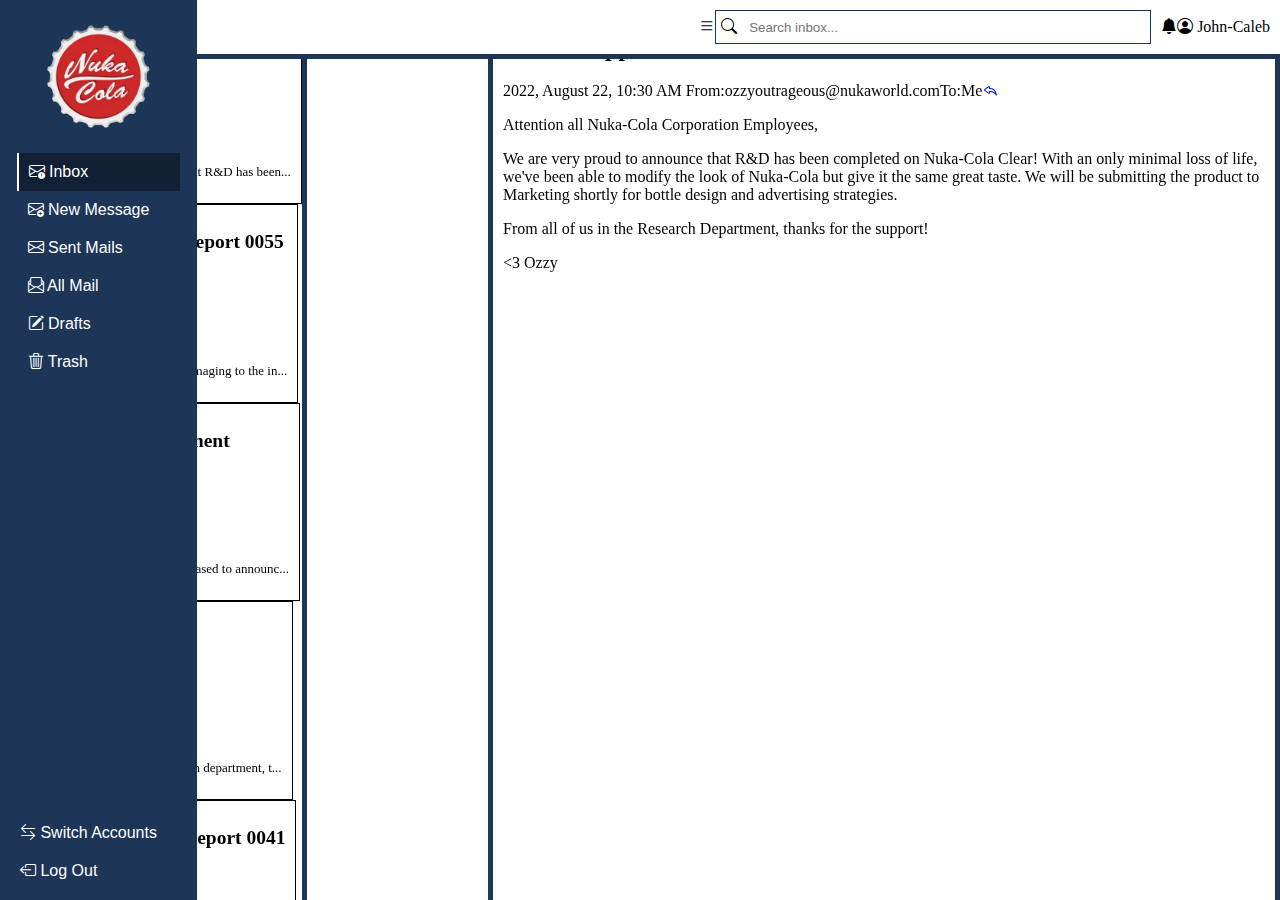
==== index.html @ f99f3d7b "Merge branch 'main' of github.com:Jackson5551/dashboardMTECH into ethan" ====
<!DOCTYPE html>
<html>

<head>
    <link href="css/style.css" rel="stylesheet">
    <link rel="stylesheet" href="https://cdn.jsdelivr.net/npm/bootstrap-icons@1.9.1/font/bootstrap-icons.css">
    <meta charset="UTF-8">
    <link rel="shortcut icon" href="img/image.png" type="image/x-icon">
    <title>Dashboard | Nuka-Cola IMS</title>
</head>

<body>
    <nav>
        <div class="items">
            <span class="bi bi-list openBtn"></span>
            <span class="bi bi-search searchArea"><input class="searchBar" type="text"
                    placeholder="Search inbox..."></span>
            <span class="profileArea"><span class="bi bi-bell-fill"></span>
                <span id="name" class="bi bi-person-circle" href=""> John-Caleb</span></span>
        </div>
    </nav>

    <div id="sidebar">
        <div class="top">
            <div id="logo">
            </div>
            <div id="link">
                <a class="bi bi-envelope-exclamation sidelink activesidelink" href=""> Inbox</a>
                <a class="bi bi-envelope-plus sidelink" href=""> New Message</a>
                <a class="bi bi-envelope sidelink" href=""> Sent Mails</a>
                <a class="bi bi-envelope-paper sidelink" href=""> All Mail</a>
                <a class="bi bi-pencil-square sidelink" href=""> Drafts</a>
                <a class="bi bi-trash3 sidelink" href=""> Trash</a>
            </div>
        </div>
        <div class="bottom">
            <div id="logout">
                <a class="bi bi-arrow-left-right sidelink" href=""> Switch Accounts</a>
                <a class="bi bi-box-arrow-left sidelink" href=""> Log Out</a>
            </div>
        </div>
    </div>
    <div id="Inbox">
        <div id="List">
            <div class="email">
                <span>
                    <h2>New Flavor Coming!</h2><span class="email-date">August 29</span>
                </span>
                <span></span>
                <h3>Oswald Oppenheimer</h3><a href="#" class="bi bi-reply"></a></span>
                <p>We are very proud to announce that R&D has been...</p>
            </div>
            <div class="email">
                <span>
                    <h2>Quantum Progress Report 0055</h2><span class="email-date">August 29</span>
                </span>
                <span>
                    <h3>Rex Meacham</h3><a href="#" class="bi bi-reply"></a>
                </span>
                <p>Isotope CE772 has proven too damaging to the in...</p>
            </div>
            <div class="email">
                <span>
                    <h2>Company Announcement</h2><span class="email-date">August 29</span>
                </span>
                <span>
                    <h3>Peyton Huxley</h3><a href="#" class="bi bi-reply"></a>
                </span>
                <p>The Nuka-Cola Corporation is pleased to announc...</p>
            </div>
            <div class="email">
                <span>
                    <h2>Packing Line Notice</h2><span class="email-date">August 29</span>
                </span>
                <span>
                    <h3>T. O'Connor</h3><a href="#" class="bi bi-reply"></a>
                </span>
                <p>Due to an oversight by the design department, t...</p>
            </div>
            <div class="email">
                <span>
                    <h2>Quantum Progress Report 0041</h2><span class="email-date">August 29</span>
                </span>
                <span>
                    <h3>Rex Meacham</h3><i class="bi bi-reply"></i>
                </span>
                <p>Isotope CE770 has proven to be a disastrous fai...</p>
            </div>
        </div>
        <div id="messaging">
            <div class="sender">
                <div class="oswald-img"></div>
                <div class="from">
                    <span>
                        <h2>Oswald Oppenheimer</h2><span>2022, August 22, 10:30 AM</span>
                    </span>
                    <span><span>From:</span><span>ozzyoutrageous@nukaworld.com</span><span>To:</span><span>Me</span><a
                            href="#" class="bi bi-reply"></a></span>
                </div>
            </div>
            <div class="message-body">
                <p>Attention all Nuka-Cola Corporation Employees,</p>
                <p>We are very proud to announce that R&D has been completed on Nuka-Cola Clear! With an only minimal loss
                    of life,
                    we've been able to modify the look of Nuka-Cola but give it the same great taste. We will be submitting
                    the
                    product to Marketing shortly for bottle design and advertising strategies.</p>
                <p>From all of us in the Research Department, thanks for the support!</p>
                <p>&#60;3 Ozzy</p>
            </div>
        </div>
    </div>
</body>

</html>
---- css/style.css ----
#List {
  display: flex;
  flex-direction: column;
  justify-content: center;
  align-items: center;
  overflow-y: scroll;
  border: 5px solid #1d3557;
  position: fixed;
}

.email {
  height: fit-content;
  border: 1px solid #000000;
  font-size: small;
  padding: 10px;
}

nav {
  display: flex;
  justify-content: flex-end;
  align-items: center;
  width: 100%;
  background-color: #ffffff;
  position: fixed;
  border-bottom: 5px solid #1d3557;
  z-index: 1;
}
nav .items {
  display: flex;
  justify-content: space-between;
  align-items: center;
  padding: 10px;
  max-width: fit-content;
}
nav .searchBar {
  border: none;
  width: 30vw;
  height: 20px;
  margin-left: 10px;
  margin-right: 10px;
}
nav .searchBar:focus {
  outline: none;
}
nav .searchArea {
  padding: 5px;
  border: 1px solid #1D3557;
}
nav .profileArea {
  display: flex;
  justify-content: space-between;
  align-items: center;
  margin-left: 10px;
}

#sidebar {
  z-index: 2;
  font-family: sans-serif;
  height: 100%;
  position: fixed;
  left: 0px;
  top: 0px;
  display: flex;
  flex-direction: column;
  justify-content: space-between;
  align-items: center;
  padding-bottom: 10px;
  padding-left: 20px;
  padding-right: 20px;
  background-color: #1D3557;
  overflow-y: auto;
}
#sidebar .top {
  display: flex;
  flex-direction: column;
  justify-content: center;
  align-items: center;
}
#sidebar .top span {
  display: flex;
  align-self: flex-end;
  padding-top: 5px;
}
#sidebar #logo {
  background-image: url(../img/image.png);
  background-position: center;
  background-size: cover;
  width: 17vh;
  height: 17vh;
}
#sidebar #logout {
  display: flex;
  flex-direction: column;
  justify-content: flex-start;
  align-items: center;
  margin-bottom: 10px;
}
#sidebar #link {
  display: flex;
  flex-direction: column;
  justify-content: flex-start;
  align-items: center;
}
#sidebar .sidelink {
  text-decoration: none;
  color: #ffffff;
  padding: 10px;
  width: 100%;
}
#sidebar .sidelink:hover {
  background-color: #ffffff;
  color: #1D3557;
  box-shadow: rgba(0, 0, 0, 0.25) 0px 14px 28px, rgba(0, 0, 0, 0.22) 0px 10px 10px;
}
#sidebar .activesidelink {
  border-left: 2px solid #ffffff;
  background-color: #112034;
}

#messaging {
  overflow-y: scroll;
  padding: 10px;
  border: 5px solid #1d3557;
  height: 100vh;
  position: fixed;
  left: 488px;
  max-width: fit-content;
}

body {
  margin: 0;
  padding: 0;
}

main {
  position: relative;
  top: 45px;
  left: 192px;
  max-width: calc(100% - 192px);
  width: 100%;
  display: flex;
  flex-direction: row;
  overflow-y: scroll;
}
main #messaging {
  width: 100%;
}

/*# sourceMappingURL=style.css.map */
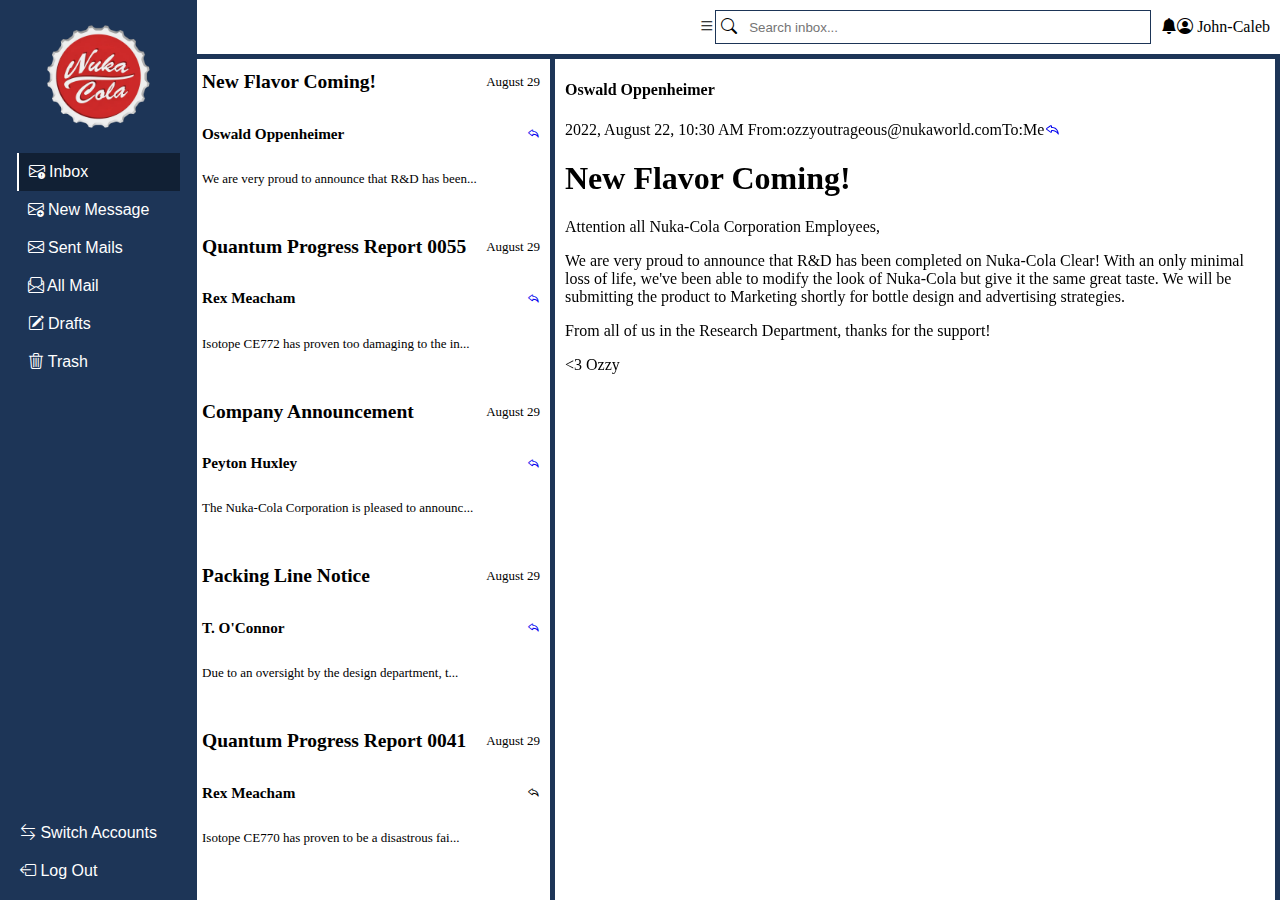
==== commit 80eea022: "adding styles to email stubs" ====
--- a/index.html
+++ b/index.html
@@ -40,48 +40,47 @@
             </div>
         </div>
     </div>
-    <div id="Inbox">
-        <div id="List">
+    <main>
+        <div id="Inbox">
             <div class="email">
-                <span>
+                <span class="email-flex">
                     <h2>New Flavor Coming!</h2><span class="email-date">August 29</span>
                 </span>
-                <span></span>
-                <h3>Oswald Oppenheimer</h3><a href="#" class="bi bi-reply"></a></span>
+                <span class="email-flex"><h3>Oswald Oppenheimer</h3><a href="#" class="bi bi-reply"></a></span>
                 <p>We are very proud to announce that R&D has been...</p>
             </div>
             <div class="email">
-                <span>
+                <span class="email-flex">
                     <h2>Quantum Progress Report 0055</h2><span class="email-date">August 29</span>
                 </span>
-                <span>
+                <span class="email-flex">
                     <h3>Rex Meacham</h3><a href="#" class="bi bi-reply"></a>
                 </span>
                 <p>Isotope CE772 has proven too damaging to the in...</p>
             </div>
             <div class="email">
-                <span>
+                <span class="email-flex">
                     <h2>Company Announcement</h2><span class="email-date">August 29</span>
                 </span>
-                <span>
+                <span class="email-flex">
                     <h3>Peyton Huxley</h3><a href="#" class="bi bi-reply"></a>
                 </span>
                 <p>The Nuka-Cola Corporation is pleased to announc...</p>
             </div>
             <div class="email">
-                <span>
+                <span class="email-flex">
                     <h2>Packing Line Notice</h2><span class="email-date">August 29</span>
                 </span>
-                <span>
+                <span class="email-flex">
                     <h3>T. O'Connor</h3><a href="#" class="bi bi-reply"></a>
                 </span>
                 <p>Due to an oversight by the design department, t...</p>
             </div>
             <div class="email">
-                <span>
+                <span class="email-flex">
                     <h2>Quantum Progress Report 0041</h2><span class="email-date">August 29</span>
                 </span>
-                <span>
+                <span class="email-flex">
                     <h3>Rex Meacham</h3><i class="bi bi-reply"></i>
                 </span>
                 <p>Isotope CE770 has proven to be a disastrous fai...</p>
@@ -92,24 +91,27 @@
                 <div class="oswald-img"></div>
                 <div class="from">
                     <span>
-                        <h2>Oswald Oppenheimer</h2><span>2022, August 22, 10:30 AM</span>
+                        <h4>Oswald Oppenheimer</h4><span>2022, August 22, 10:30 AM</span>
                     </span>
                     <span><span>From:</span><span>ozzyoutrageous@nukaworld.com</span><span>To:</span><span>Me</span><a
                             href="#" class="bi bi-reply"></a></span>
                 </div>
             </div>
             <div class="message-body">
+                <h1>New Flavor Coming!</h1>
                 <p>Attention all Nuka-Cola Corporation Employees,</p>
-                <p>We are very proud to announce that R&D has been completed on Nuka-Cola Clear! With an only minimal loss
+                <p>We are very proud to announce that R&D has been completed on Nuka-Cola Clear! With an only minimal
+                    loss
                     of life,
-                    we've been able to modify the look of Nuka-Cola but give it the same great taste. We will be submitting
+                    we've been able to modify the look of Nuka-Cola but give it the same great taste. We will be
+                    submitting
                     the
                     product to Marketing shortly for bottle design and advertising strategies.</p>
                 <p>From all of us in the Research Department, thanks for the support!</p>
                 <p>&#60;3 Ozzy</p>
             </div>
         </div>
-    </div>
+    </main>
 </body>
 
 </html>--- a/css/style.css
+++ b/css/style.css
@@ -1,18 +1,23 @@
-#List {
+#inbox {
   display: flex;
   flex-direction: column;
   justify-content: center;
   align-items: center;
   overflow-y: scroll;
-  border: 5px solid #1d3557;
   position: fixed;
+  width: fit-content;
 }
 
 .email {
-  height: fit-content;
-  border: 1px solid #000000;
+  width: 100%;
   font-size: small;
   padding: 10px;
+}
+
+.email-flex {
+  display: flex;
+  justify-content: space-between;
+  align-items: center;
 }
 
 nav {
@@ -123,7 +128,7 @@
   border: 5px solid #1d3557;
   height: 100vh;
   position: fixed;
-  left: 488px;
+  left: 550px;
   max-width: fit-content;
 }
 
@@ -140,6 +145,7 @@
   width: 100%;
   display: flex;
   flex-direction: row;
+  justify-content: space-between;
   overflow-y: scroll;
 }
 main #messaging {
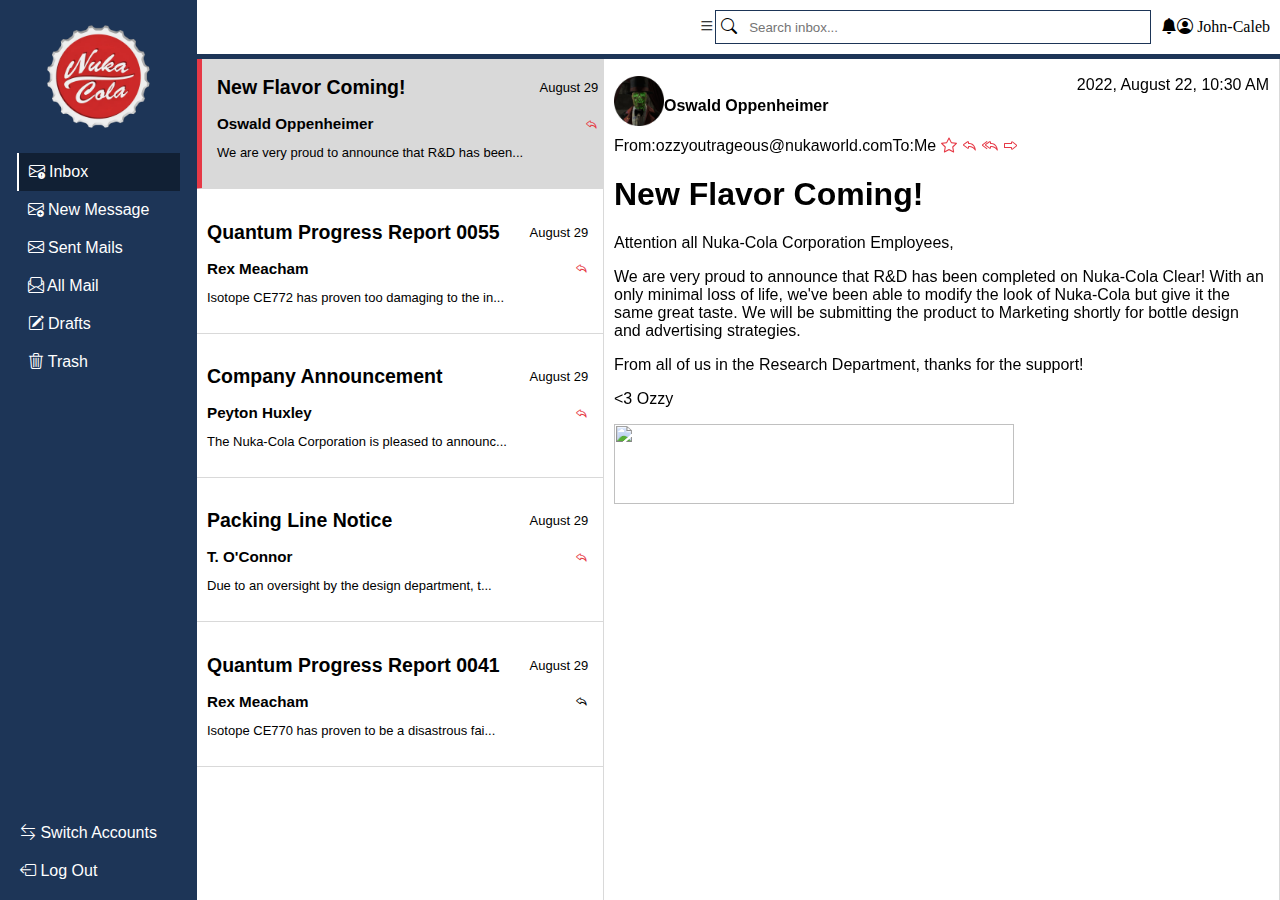
==== commit 78e976d1: "styles" ====
--- a/index.html
+++ b/index.html
@@ -42,7 +42,7 @@
     </div>
     <main>
         <div id="Inbox">
-            <div class="email">
+            <div class="email selected">
                 <span class="email-flex">
                     <h2>New Flavor Coming!</h2><span class="email-date">August 29</span>
                 </span>
@@ -88,13 +88,19 @@
         </div>
         <div id="messaging">
             <div class="sender">
-                <div class="oswald-img"></div>
                 <div class="from">
-                    <span>
-                        <h4>Oswald Oppenheimer</h4><span>2022, August 22, 10:30 AM</span>
-                    </span>
-                    <span><span>From:</span><span>ozzyoutrageous@nukaworld.com</span><span>To:</span><span>Me</span><a
-                            href="#" class="bi bi-reply"></a></span>
+                    <div id="overprofile">
+                        <span id="profile">
+                            <img src="img/ozzy.png" id="profilepic">
+                            <h4 >Oswald Oppenheimer</h4>
+                        </span>
+                        <span>2022, August 22, 10:30 AM</span>
+                    </div>
+                    <span><span>From:</span><span>ozzyoutrageous@nukaworld.com</span><span>To:</span><span>Me</span></span>
+                    <a href="#" class="bi bi-star"></a>
+                    <a href="#" class="bi bi-reply"></a>
+                    <a href="#" class="bi bi-reply-all"></a>
+                    <a href="#" class="bi bi-forward"></a>
                 </div>
             </div>
             <div class="message-body">
@@ -109,6 +115,7 @@
                     product to Marketing shortly for bottle design and advertising strategies.</p>
                 <p>From all of us in the Research Department, thanks for the support!</p>
                 <p>&#60;3 Ozzy</p>
+                <img src="img/Nuka.png" id="signature">
             </div>
         </div>
     </main>
--- a/css/style.css
+++ b/css/style.css
@@ -6,18 +6,41 @@
   overflow-y: scroll;
   position: fixed;
   width: fit-content;
+  font-family: sans-serif;
 }
 
 .email {
   width: 100%;
+  border-bottom: 1px solid #D9D9D9;
   font-size: small;
-  padding: 10px;
+  padding: 15px;
+  font-family: sans-serif;
+}
+
+.email:hover {
+  background-color: #D9D9D9;
+  box-shadow: rgba(0, 0, 0, 0.25) 0px 14px 28px, rgba(0, 0, 0, 0.22) 0px 10px 10px;
 }
 
 .email-flex {
   display: flex;
   justify-content: space-between;
   align-items: center;
+  cursor: pointer;
+}
+
+.emial h2, h3 {
+  margin: 0px;
+}
+
+.email a {
+  color: #e63946;
+}
+
+.selected {
+  background-color: #D9D9D9;
+  border-left: 10px solid #e63946;
+  padding-right: 5px;
 }
 
 nav {
@@ -125,11 +148,41 @@
 #messaging {
   overflow-y: scroll;
   padding: 10px;
-  border: 5px solid #1d3557;
+  border: 1px solid #D9D9D9;
   height: 100vh;
   position: fixed;
-  left: 550px;
+  left: 603px;
   max-width: fit-content;
+  font-family: sans-serif;
+  top: 45px;
+}
+
+.sender {
+  padding-top: 20px;
+}
+
+#profilepic {
+  width: 50px;
+  height: 50px;
+}
+
+#overprofile {
+  display: flex;
+  justify-content: space-between;
+}
+
+#profile {
+  display: flex;
+  justify-content: space-between;
+}
+
+#messaging a {
+  color: #e63946;
+}
+
+#signature {
+  width: 400px;
+  height: 80px;
 }
 
 body {
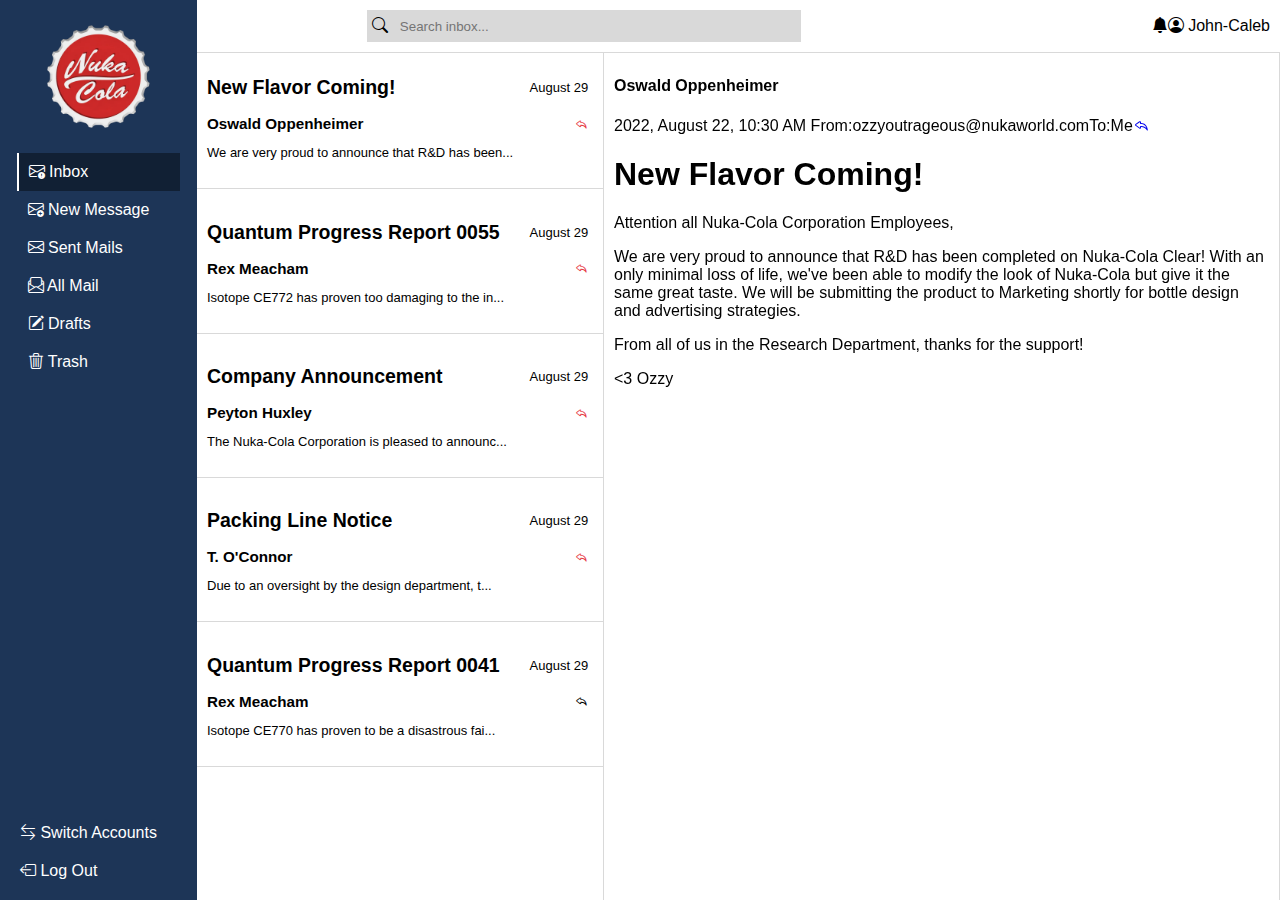
==== commit ce65f7f9: "responsive side nav" ====
--- a/index.html
+++ b/index.html
@@ -6,13 +6,14 @@
     <link rel="stylesheet" href="https://cdn.jsdelivr.net/npm/bootstrap-icons@1.9.1/font/bootstrap-icons.css">
     <meta charset="UTF-8">
     <link rel="shortcut icon" href="img/image.png" type="image/x-icon">
+    <script src="js/main.js" defer></script>
     <title>Dashboard | Nuka-Cola IMS</title>
 </head>
 
 <body>
-    <nav>
+    <nav onclick="">
         <div class="items">
-            <span class="bi bi-list openBtn"></span>
+            <span class="bi bi-list openBtn" onclick="openNav()"></span>
             <span class="bi bi-search searchArea"><input class="searchBar" type="text"
                     placeholder="Search inbox..."></span>
             <span class="profileArea"><span class="bi bi-bell-fill"></span>
@@ -40,9 +41,9 @@
             </div>
         </div>
     </div>
-    <main>
+    <main onclick="closeNav()">
         <div id="Inbox">
-            <div class="email selected">
+            <div class="email">
                 <span class="email-flex">
                     <h2>New Flavor Coming!</h2><span class="email-date">August 29</span>
                 </span>
@@ -88,19 +89,13 @@
         </div>
         <div id="messaging">
             <div class="sender">
+                <div class="oswald-img"></div>
                 <div class="from">
-                    <div id="overprofile">
-                        <span id="profile">
-                            <img src="img/ozzy.png" id="profilepic">
-                            <h4 >Oswald Oppenheimer</h4>
-                        </span>
-                        <span>2022, August 22, 10:30 AM</span>
-                    </div>
-                    <span><span>From:</span><span>ozzyoutrageous@nukaworld.com</span><span>To:</span><span>Me</span></span>
-                    <a href="#" class="bi bi-star"></a>
-                    <a href="#" class="bi bi-reply"></a>
-                    <a href="#" class="bi bi-reply-all"></a>
-                    <a href="#" class="bi bi-forward"></a>
+                    <span>
+                        <h4>Oswald Oppenheimer</h4><span>2022, August 22, 10:30 AM</span>
+                    </span>
+                    <span><span>From:</span><span>ozzyoutrageous@nukaworld.com</span><span>To:</span><span>Me</span><a
+                            href="#" class="bi bi-reply"></a></span>
                 </div>
             </div>
             <div class="message-body">
@@ -115,7 +110,6 @@
                     product to Marketing shortly for bottle design and advertising strategies.</p>
                 <p>From all of us in the Research Department, thanks for the support!</p>
                 <p>&#60;3 Ozzy</p>
-                <img src="img/Nuka.png" id="signature">
             </div>
         </div>
     </main>
--- a/css/style.css
+++ b/css/style.css
@@ -39,8 +39,7 @@
 
 .selected {
   background-color: #D9D9D9;
-  border-left: 10px solid #e63946;
-  padding-right: 5px;
+  border-left: 2px solid #e63946;
 }
 
 nav {
@@ -50,15 +49,15 @@
   width: 100%;
   background-color: #ffffff;
   position: fixed;
-  border-bottom: 5px solid #1d3557;
+  border-bottom: 1px solid #D9D9D9;
   z-index: 1;
 }
 nav .items {
   display: flex;
+  width: 100%;
   justify-content: space-between;
   align-items: center;
   padding: 10px;
-  max-width: fit-content;
 }
 nav .searchBar {
   border: none;
@@ -66,21 +65,41 @@
   height: 20px;
   margin-left: 10px;
   margin-right: 10px;
+  background-color: #D9D9D9;
 }
 nav .searchBar:focus {
   outline: none;
 }
 nav .searchArea {
   padding: 5px;
-  border: 1px solid #1D3557;
+  background-color: #D9D9D9;
 }
 nav .profileArea {
   display: flex;
   justify-content: space-between;
   align-items: center;
   margin-left: 10px;
-}
-
+  font-family: sans-serif;
+}
+nav .openBtn {
+  cursor: pointer;
+}
+
+@media (mim-width: 1200px) {
+  .openBtn {
+    display: none;
+  }
+}
+@media (min-width: 768px) {
+  .openBtn {
+    display: block;
+  }
+}
+@media (mim-width: 320px) {
+  .openBtn {
+    display: block;
+  }
+}
 #sidebar {
   z-index: 2;
   font-family: sans-serif;
@@ -97,6 +116,7 @@
   padding-right: 20px;
   background-color: #1D3557;
   overflow-y: auto;
+  transition: all 1s;
 }
 #sidebar .top {
   display: flex;
@@ -145,6 +165,18 @@
   background-color: #112034;
 }
 
+@media (min-width: 1200px) {
+  #sidebar {
+    left: 0px;
+    transition: all 1s;
+  }
+}
+@media (max-width: 768px) {
+  #sidebar {
+    left: -200px;
+    transition: all 1s;
+  }
+}
 #messaging {
   overflow-y: scroll;
   padding: 10px;
@@ -154,35 +186,6 @@
   left: 603px;
   max-width: fit-content;
   font-family: sans-serif;
-  top: 45px;
-}
-
-.sender {
-  padding-top: 20px;
-}
-
-#profilepic {
-  width: 50px;
-  height: 50px;
-}
-
-#overprofile {
-  display: flex;
-  justify-content: space-between;
-}
-
-#profile {
-  display: flex;
-  justify-content: space-between;
-}
-
-#messaging a {
-  color: #e63946;
-}
-
-#signature {
-  width: 400px;
-  height: 80px;
 }
 
 body {
@@ -192,6 +195,7 @@
 
 main {
   position: relative;
+  display: inline-block;
   top: 45px;
   left: 192px;
   max-width: calc(100% - 192px);
@@ -205,4 +209,20 @@
   width: 100%;
 }
 
+@media (max-width: 768px) {
+  main {
+    position: relative;
+    top: 45;
+    left: 0;
+    max-width: 100%;
+    display: flex;
+  }
+  main #inbox {
+    width: 100%;
+  }
+  main #messaging {
+    display: none;
+  }
+}
+
 /*# sourceMappingURL=style.css.map */
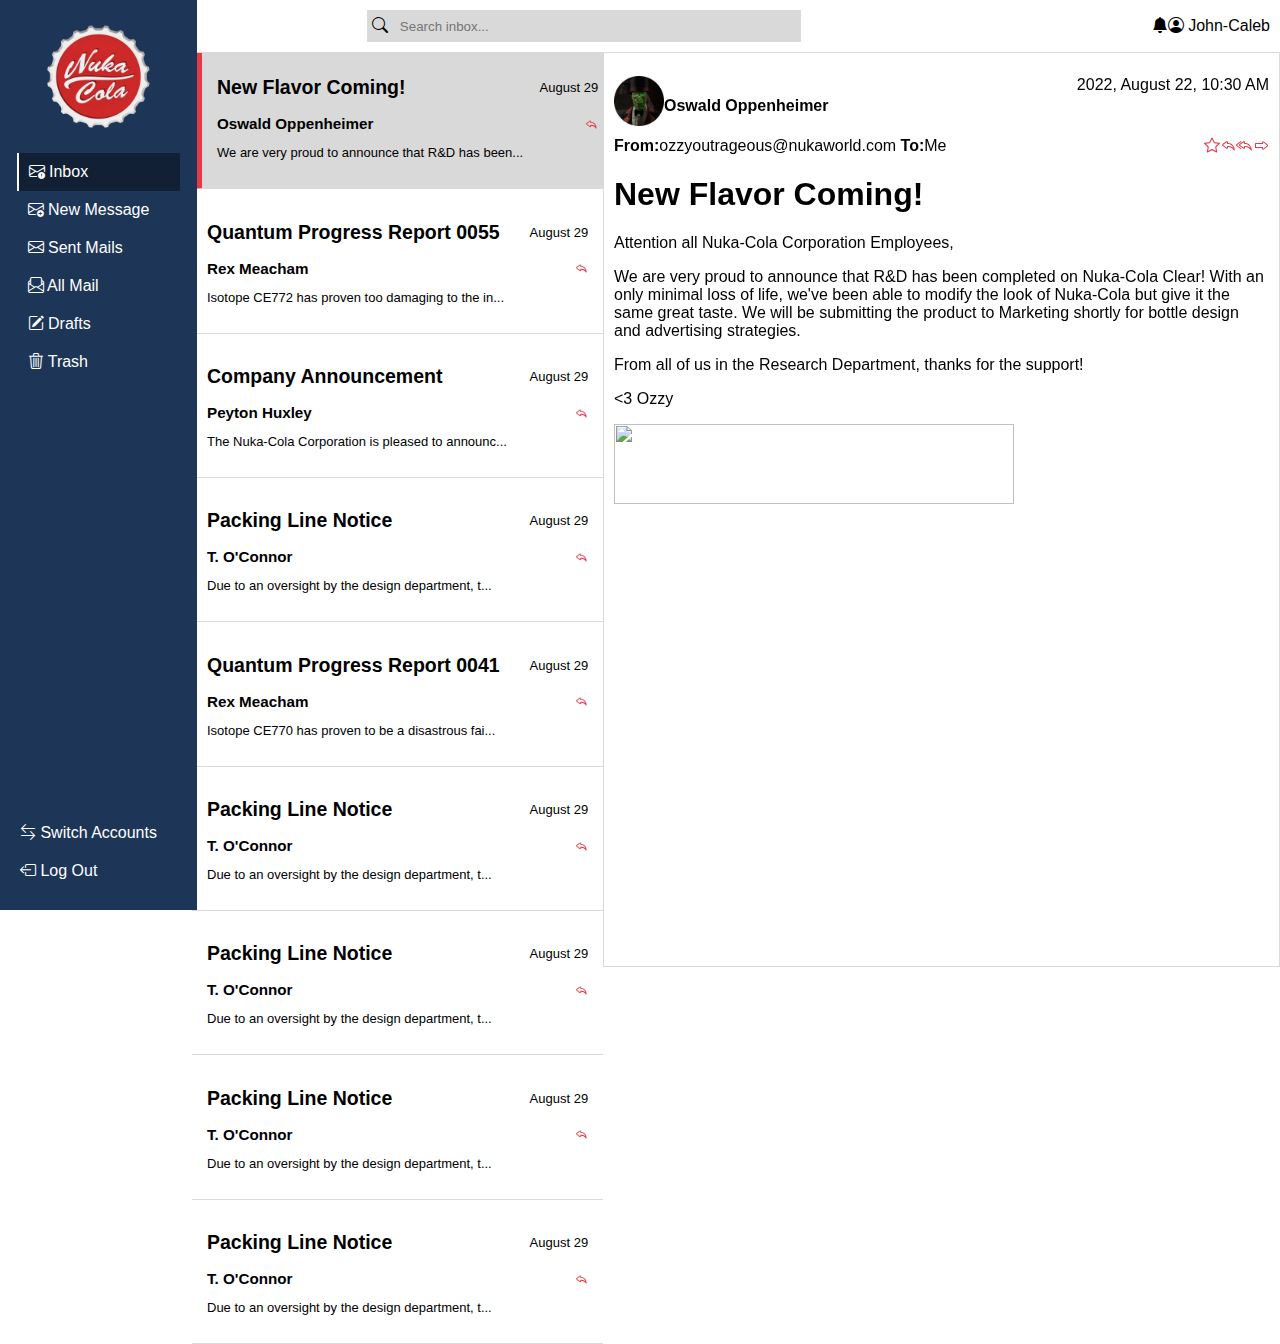
==== commit 06c786d1: "styles" ====
--- a/index.html
+++ b/index.html
@@ -6,14 +6,13 @@
     <link rel="stylesheet" href="https://cdn.jsdelivr.net/npm/bootstrap-icons@1.9.1/font/bootstrap-icons.css">
     <meta charset="UTF-8">
     <link rel="shortcut icon" href="img/image.png" type="image/x-icon">
-    <script src="js/main.js" defer></script>
     <title>Dashboard | Nuka-Cola IMS</title>
 </head>
 
 <body>
-    <nav onclick="">
+    <nav>
         <div class="items">
-            <span class="bi bi-list openBtn" onclick="openNav()"></span>
+            <span class="bi bi-list openBtn"></span>
             <span class="bi bi-search searchArea"><input class="searchBar" type="text"
                     placeholder="Search inbox..."></span>
             <span class="profileArea"><span class="bi bi-bell-fill"></span>
@@ -41,9 +40,9 @@
             </div>
         </div>
     </div>
-    <main onclick="closeNav()">
+    <main>
         <div id="Inbox">
-            <div class="email">
+            <div class="email selected">
                 <span class="email-flex">
                     <h2>New Flavor Coming!</h2><span class="email-date">August 29</span>
                 </span>
@@ -82,20 +81,66 @@
                     <h2>Quantum Progress Report 0041</h2><span class="email-date">August 29</span>
                 </span>
                 <span class="email-flex">
-                    <h3>Rex Meacham</h3><i class="bi bi-reply"></i>
+                    <h3>Rex Meacham</h3><a class="bi bi-reply"></a>
                 </span>
                 <p>Isotope CE770 has proven to be a disastrous fai...</p>
+            </div>
+            <div class="email">
+                <span class="email-flex">
+                    <h2>Packing Line Notice</h2><span class="email-date">August 29</span>
+                </span>
+                <span class="email-flex">
+                    <h3>T. O'Connor</h3><a href="#" class="bi bi-reply"></a>
+                </span>
+                <p>Due to an oversight by the design department, t...</p>
+            </div>
+            <div class="email">
+                <span class="email-flex">
+                    <h2>Packing Line Notice</h2><span class="email-date">August 29</span>
+                </span>
+                <span class="email-flex">
+                    <h3>T. O'Connor</h3><a href="#" class="bi bi-reply"></a>
+                </span>
+                <p>Due to an oversight by the design department, t...</p>
+            </div>
+            <div class="email">
+                <span class="email-flex">
+                    <h2>Packing Line Notice</h2><span class="email-date">August 29</span>
+                </span>
+                <span class="email-flex">
+                    <h3>T. O'Connor</h3><a href="#" class="bi bi-reply"></a>
+                </span>
+                <p>Due to an oversight by the design department, t...</p>
+            </div>
+            <div class="email">
+                <span class="email-flex">
+                    <h2>Packing Line Notice</h2><span class="email-date">August 29</span>
+                </span>
+                <span class="email-flex">
+                    <h3>T. O'Connor</h3><a href="#" class="bi bi-reply"></a>
+                </span>
+                <p>Due to an oversight by the design department, t...</p>
             </div>
         </div>
         <div id="messaging">
             <div class="sender">
-                <div class="oswald-img"></div>
                 <div class="from">
-                    <span>
-                        <h4>Oswald Oppenheimer</h4><span>2022, August 22, 10:30 AM</span>
-                    </span>
-                    <span><span>From:</span><span>ozzyoutrageous@nukaworld.com</span><span>To:</span><span>Me</span><a
-                            href="#" class="bi bi-reply"></a></span>
+                    <div id="overprofile">
+                        <span id="profile">
+                            <img src="img/ozzy.png" id="profilepic">
+                            <h4 >Oswald Oppenheimer</h4>
+                        </span>
+                        <span>2022, August 22, 10:30 AM</span>
+                    </div>
+                    <div class="messages-options">
+                        <span><span class="TheBold">From:</span><span>ozzyoutrageous@nukaworld.com</span><span class="TheBold"> To:</span><span>Me</span></span>
+                        <div class="icons">
+                            <a href="#" class="bi bi-star"></a>
+                            <a href="#" class="bi bi-reply"></a>
+                            <a href="#" class="bi bi-reply-all"></a>
+                            <a href="#" class="bi bi-forward"></a>
+                        </div>
+                    </div>
                 </div>
             </div>
             <div class="message-body">
@@ -110,6 +155,7 @@
                     product to Marketing shortly for bottle design and advertising strategies.</p>
                 <p>From all of us in the Research Department, thanks for the support!</p>
                 <p>&#60;3 Ozzy</p>
+                <img src="img/Nuka.png" id="signature">
             </div>
         </div>
     </main>
--- a/css/style.css
+++ b/css/style.css
@@ -22,6 +22,10 @@
   box-shadow: rgba(0, 0, 0, 0.25) 0px 14px 28px, rgba(0, 0, 0, 0.22) 0px 10px 10px;
 }
 
+.selected:hover {
+  box-shadow: none;
+}
+
 .email-flex {
   display: flex;
   justify-content: space-between;
@@ -39,7 +43,8 @@
 
 .selected {
   background-color: #D9D9D9;
-  border-left: 2px solid #e63946;
+  border-left: 10px solid #e63946;
+  padding-right: 5px;
 }
 
 nav {
@@ -81,9 +86,6 @@
   margin-left: 10px;
   font-family: sans-serif;
 }
-nav .openBtn {
-  cursor: pointer;
-}
 
 @media (mim-width: 1200px) {
   .openBtn {
@@ -186,6 +188,52 @@
   left: 603px;
   max-width: fit-content;
   font-family: sans-serif;
+  top: 45px;
+}
+
+.sender {
+  padding-top: 20px;
+}
+
+#profilepic {
+  width: 50px;
+  height: 50px;
+}
+
+.TheBold {
+  font-weight: bold;
+}
+
+.messages-options {
+  display: flex;
+  justify-content: space-between;
+  align-items: center;
+}
+
+.icons {
+  display: flex;
+  justify-content: space-around;
+  align-items: center;
+  width: 10%;
+}
+
+#overprofile {
+  display: flex;
+  justify-content: space-between;
+}
+
+#profile {
+  display: flex;
+  justify-content: space-between;
+}
+
+#messaging a {
+  color: #e63946;
+}
+
+#signature {
+  width: 400px;
+  height: 80px;
 }
 
 body {
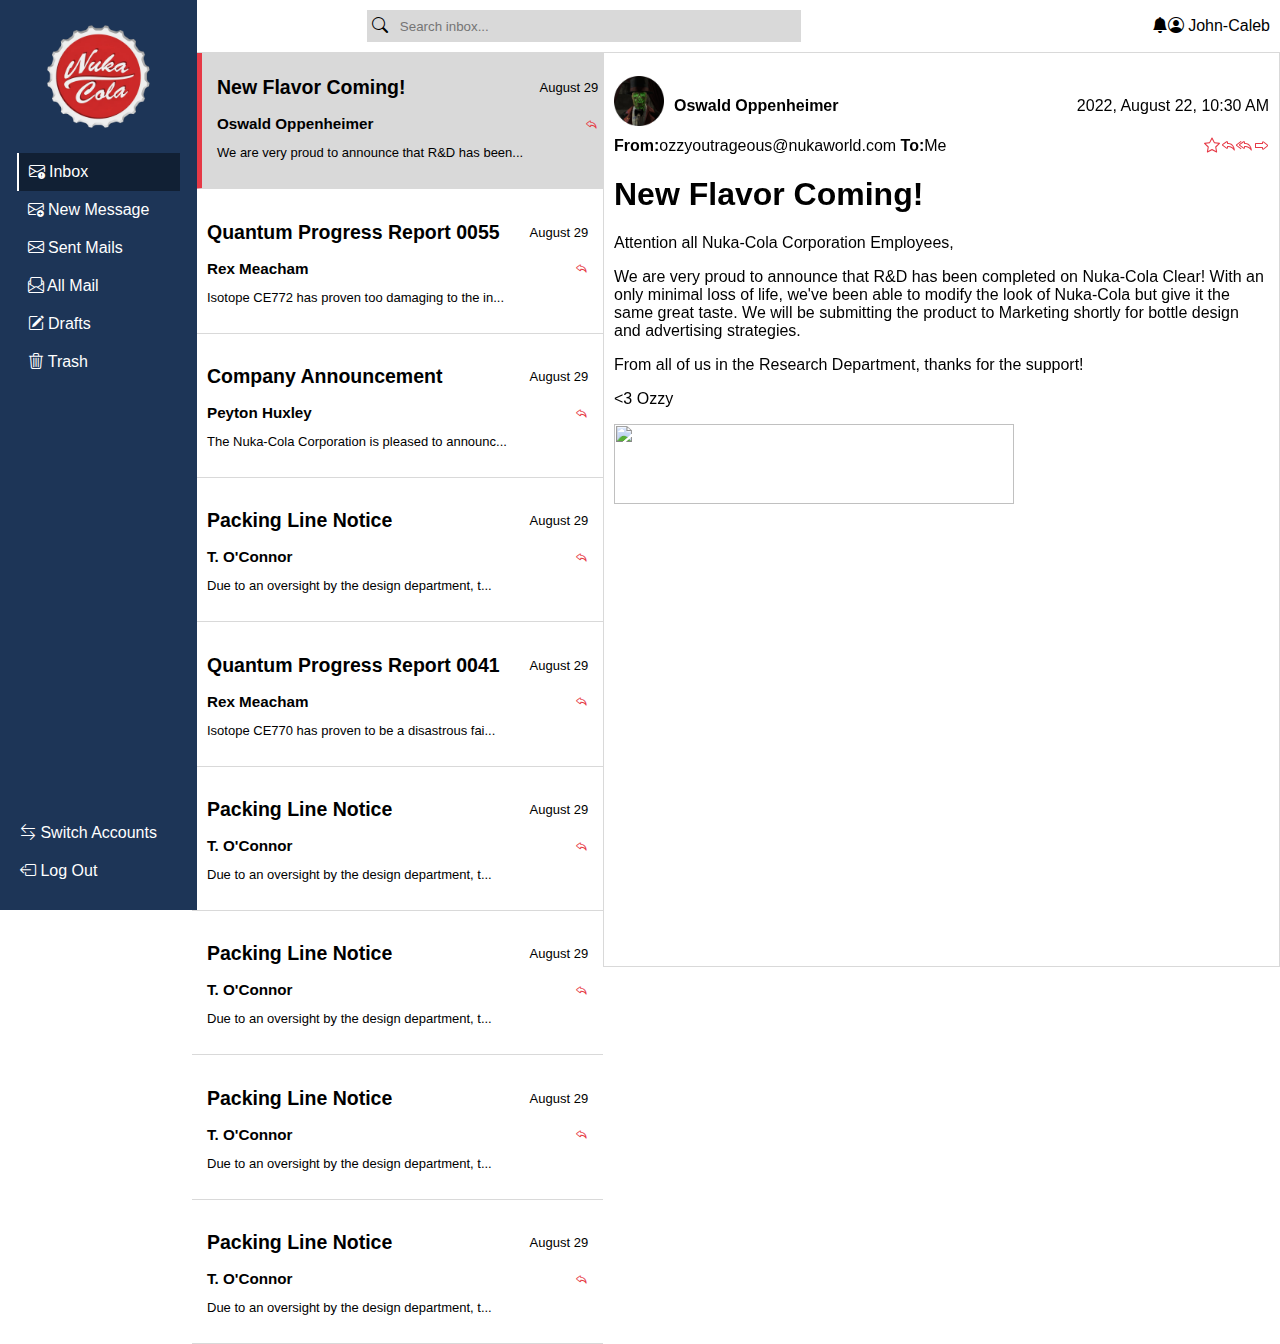
==== commit d2cbb15e: "padding" ====
--- a/index.html
+++ b/index.html
@@ -6,13 +6,14 @@
     <link rel="stylesheet" href="https://cdn.jsdelivr.net/npm/bootstrap-icons@1.9.1/font/bootstrap-icons.css">
     <meta charset="UTF-8">
     <link rel="shortcut icon" href="img/image.png" type="image/x-icon">
+    <script src="js/main.js" defer></script>
     <title>Dashboard | Nuka-Cola IMS</title>
 </head>
 
 <body>
-    <nav>
+    <nav onclick="">
         <div class="items">
-            <span class="bi bi-list openBtn"></span>
+            <span class="bi bi-list openBtn" onclick="openNav()"></span>
             <span class="bi bi-search searchArea"><input class="searchBar" type="text"
                     placeholder="Search inbox..."></span>
             <span class="profileArea"><span class="bi bi-bell-fill"></span>
@@ -40,7 +41,7 @@
             </div>
         </div>
     </div>
-    <main>
+    <main onclick="closeNav()">
         <div id="Inbox">
             <div class="email selected">
                 <span class="email-flex">
@@ -128,7 +129,7 @@
                     <div id="overprofile">
                         <span id="profile">
                             <img src="img/ozzy.png" id="profilepic">
-                            <h4 >Oswald Oppenheimer</h4>
+                            <h4>  Oswald Oppenheimer</h4>
                         </span>
                         <span>2022, August 22, 10:30 AM</span>
                     </div>
--- a/css/style.css
+++ b/css/style.css
@@ -86,6 +86,9 @@
   margin-left: 10px;
   font-family: sans-serif;
 }
+nav .openBtn {
+  cursor: pointer;
+}
 
 @media (mim-width: 1200px) {
   .openBtn {
@@ -214,17 +217,21 @@
   display: flex;
   justify-content: space-around;
   align-items: center;
-  width: 10%;
+  min-width: 10%;
 }
 
 #overprofile {
   display: flex;
   justify-content: space-between;
+  align-items: center;
 }
 
 #profile {
   display: flex;
   justify-content: space-between;
+}
+#profile h4 {
+  padding-left: 10px;
 }
 
 #messaging a {
